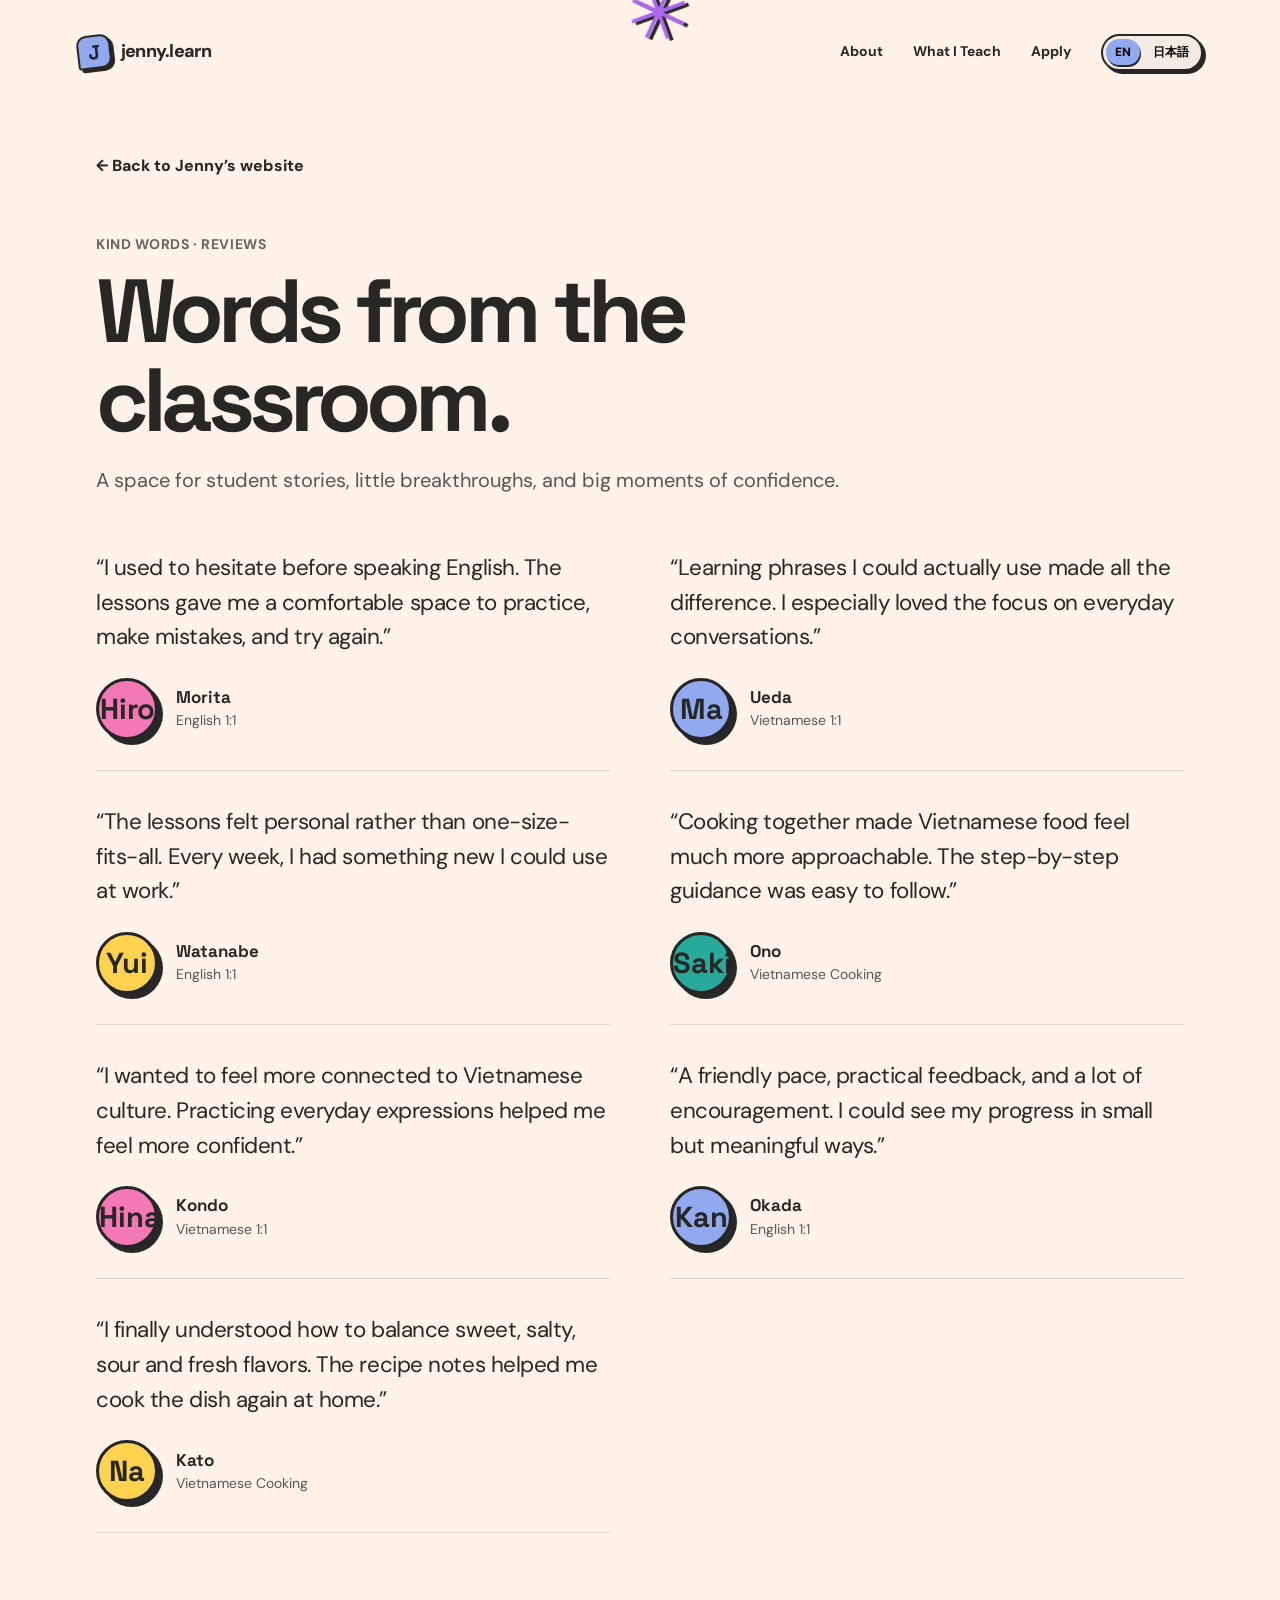
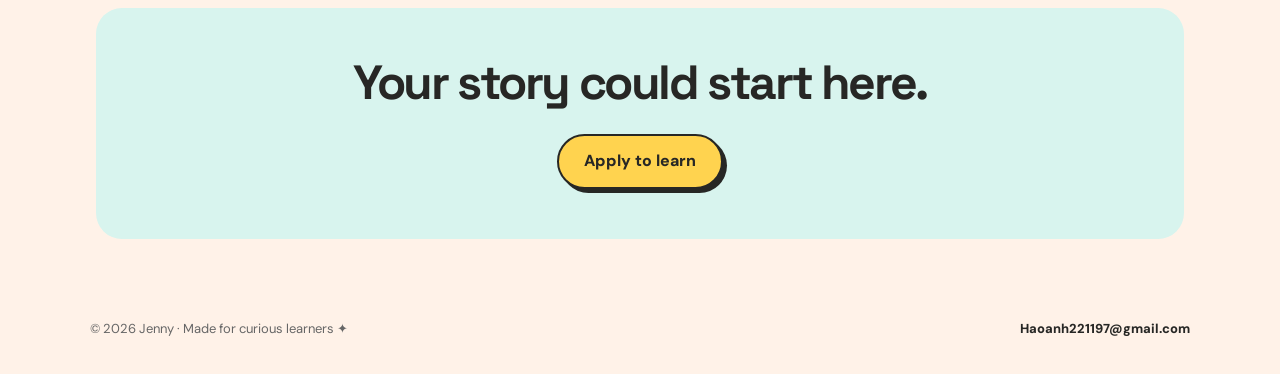
==== testimonials.html @ 52e464a5 "first commit" ====
<!doctype html><html lang="en"><head><meta charset="utf-8"><meta name="viewport" content="width=device-width, initial-scale=1"><meta name="theme-color" content="#fff2e8"><title>Student stories — Jenny</title><link rel="preconnect" href="https://fonts.googleapis.com"><link rel="preconnect" href="https://fonts.gstatic.com" crossorigin><link href="https://fonts.googleapis.com/css2?family=DM+Sans:wght@400;500;600;700;800&family=Space+Grotesk:wght@400;500;600;700&display=swap" rel="stylesheet"><link rel="stylesheet" href="style.css"></head><body><div class="site-shell"><header class="site-header"><div class="header-orbit" aria-hidden="true">✳</div><a class="brand" href="index.html#home"><span class="brand-mark">J</span><span>jenny.learn</span></a><button class="menu-toggle" aria-expanded="false" aria-controls="nav">Menu ☰</button><nav id="nav"><a href="index.html#about" data-i18n="navAbout">About</a><a href="index.html#courses" data-i18n="navCourses">What I Teach</a><a href="index.html#contact" data-i18n="navContact">Apply</a><div class="lang-switch" role="group" aria-label="Language"><button type="button" class="lang-btn active" data-lang="en" aria-pressed="true">EN</button><button type="button" class="lang-btn" data-lang="ja" aria-pressed="false">日本語</button></div></nav></header><main class="reviews-page"><a class="back-link" href="index.html#testimonials" data-i18n="reviewsBack">← Back to Jenny's website</a><div class="reviews-page-intro"><div class="eyebrow" data-i18n="reviewsKicker">KIND WORDS · REVIEWS</div><h1 data-i18n="reviewsPageTitle">Words from the classroom.</h1><p data-i18n="reviewsPageSubtitle">A space for student stories, little breakthroughs, and big moments of confidence.</p></div><div class="all-reviews" id="allReviews"></div><div class="reviews-bottom"><h2 data-i18n="reviewsCta">Your story could start here.</h2><a class="btn btn-primary" href="index.html#contact" data-i18n="heroCTA">Apply to learn</a></div></main><footer><span>© <span id="year"></span> Jenny · <span data-i18n="footer">Made for curious learners ✦</span></span><a href="mailto:Haoanh221197@gmail.com">Haoanh221197@gmail.com</a></footer></div><script src="script.js" defer></script></body></html>
---- style.css ----
:root{
 --cream:#fff2e8;--paper:#fffdfa;--ink:#272725;--blue:#91a9ef;--pink:#f477b6;
 --teal:#27a99b;--yellow:#ffd34f;--purple:#ad68ef;--line:3px solid var(--ink);
 --shadow:6px 6px 0 var(--ink);--round:24px;
}
*{box-sizing:border-box}
html{scroll-behavior:smooth}
body{margin:0;background:var(--cream);color:var(--ink);font-family:"DM Sans",sans-serif;line-height:1.55;overflow-x:hidden}
a{color:inherit}
button,a{-webkit-tap-highlight-color:transparent}
.site-shell{width:min(1160px,calc(100% - 44px));margin:68px auto 34px;background:var(--paper);border:var(--line);border-radius:30px;position:relative;z-index:1}
header{height:88px;padding:0 7.5%;display:flex;align-items:center;justify-content:space-between;gap:20px}
.brand{display:flex;align-items:center;gap:10px;text-decoration:none;font-weight:800;letter-spacing:-.04em}
.brand-mark{width:34px;height:34px;display:grid;place-items:center;background:var(--blue);border:2px solid var(--ink);border-radius:10px 10px 10px 3px;box-shadow:3px 3px 0 var(--ink);font-family:"Space Grotesk";font-size:20px;transform:rotate(-7deg)}
nav{display:flex;gap:30px;align-items:center}
nav a{text-decoration:none;font-weight:700;font-size:14px;position:relative}
nav a:after{content:"";position:absolute;left:0;bottom:-5px;width:0;height:3px;background:var(--pink);transition:width .22s}
nav a:hover:after{width:100%}
.menu-toggle{display:none;background:var(--yellow);border:2px solid var(--ink);border-radius:12px;padding:8px 12px;font-weight:800}
.hero{min-height:560px;padding:74px 7.5% 70px;display:grid;grid-template-columns:1.04fr .96fr;align-items:center;gap:34px}
.eyebrow{font-weight:700;color:#68645f;letter-spacing:.04em;font-size:14px}
h1,h2,h3,p{margin-top:0}
h1{font-family:"Space Grotesk",sans-serif;font-size:clamp(48px,6.1vw,76px);line-height:.99;letter-spacing:-.065em;margin:17px 0 22px;max-width:600px}
h1 .highlight{position:relative;white-space:nowrap;z-index:0}
h1 .highlight:after{content:"";position:absolute;z-index:-1;left:-3px;right:-5px;bottom:2px;height:20px;background:var(--yellow);transform:rotate(-1.5deg)}
.hero-copy{font-size:17px;max-width:520px;color:#55534f}
.hero-copy strong{color:var(--ink)}
.actions{display:flex;gap:14px;align-items:center;flex-wrap:wrap;margin-top:28px}
.btn{display:inline-flex;align-items:center;justify-content:center;gap:10px;text-decoration:none;border:2.5px solid var(--ink);border-radius:999px;padding:13px 25px;font-weight:800;box-shadow:4px 4px 0 var(--ink);transition:transform .18s,box-shadow .18s}
.btn:hover{transform:translate(3px,3px);box-shadow:1px 1px 0 var(--ink)}
.btn-primary{background:var(--yellow)}
.btn-secondary{background:var(--paper)}
.hero-art{min-height:390px;position:relative;display:grid;place-items:center}
.photo-frame{width:min(330px,78%);height:365px;background:var(--pink);border:var(--line);border-radius:34px 34px 90px 34px;box-shadow:9px 9px 0 var(--ink);transform:rotate(3deg);overflow:hidden;position:relative;display:grid;place-items:center}
.photo-frame iframe{width:100%;height:100%;border:0;background:#f8d7e8}
.photo-fallback{position:absolute;inset:0;display:flex;align-items:center;justify-content:center;flex-direction:column;text-align:center;padding:24px;background:linear-gradient(145deg,#f7a7d2,#f477b6);pointer-events:none}
.photo-fallback .initial{font-family:"Space Grotesk";font-size:100px;line-height:1;font-weight:700;color:var(--paper);text-shadow:5px 5px 0 var(--ink)}
.photo-fallback small{font-weight:700;margin-top:12px}
.sticker{position:absolute;border:var(--line);box-shadow:4px 4px 0 var(--ink);display:grid;place-items:center;z-index:2;animation:float 4.5s ease-in-out infinite}
.sticker-star{width:78px;height:78px;background:var(--yellow);border-radius:50%;font-size:43px;right:1%;top:14%;transform:rotate(12deg)}
.sticker-book{width:86px;height:72px;background:var(--teal);border-radius:18px;left:0;top:28%;font-size:38px;transform:rotate(-9deg);animation-delay:-1s}
.sticker-smile{width:74px;height:74px;background:var(--blue);border-radius:22px;bottom:4%;right:4%;font-size:39px;transform:rotate(9deg);animation-delay:-2s}
.name-pill{position:absolute;top:2%;right:-2%;background:var(--blue);border:var(--line);border-radius:999px;padding:10px 24px;font-family:"Space Grotesk";font-size:25px;font-weight:700;box-shadow:5px 5px 0 var(--ink);transform:rotate(4deg);z-index:3}
@keyframes float{0%,100%{translate:0 0}50%{translate:0 -11px}}
.section{padding:68px 7.5%}
.section-heading{text-align:center;margin:0 auto 38px;max-width:650px}
.section-heading .eyebrow{margin-bottom:5px}
h2{font-family:"Space Grotesk";font-size:clamp(34px,4vw,48px);letter-spacing:-.05em;line-height:1.05;margin-bottom:12px}
.section-heading p{color:#68645f;margin-bottom:0}
.about-grid{display:grid;grid-template-columns:.9fr 1.1fr;gap:28px;align-items:stretch}
.about-note{background:var(--blue);border:var(--line);border-radius:var(--round);box-shadow:var(--shadow);padding:30px;position:relative;overflow:hidden}
.about-note h3{font:700 28px "Space Grotesk";line-height:1.1;max-width:300px}
.about-note .scribble{font-size:76px;position:absolute;right:20px;bottom:0;transform:rotate(-13deg)}
.about-text{padding:12px 10px 12px 20px}
.about-text p{color:#5c5955}
.facts{display:flex;gap:12px;flex-wrap:wrap;margin-top:22px}
.fact{background:var(--paper);border:2px solid var(--ink);border-radius:14px;padding:10px 14px;font-size:13px;font-weight:800;box-shadow:3px 3px 0 var(--ink)}
.course-grid{display:grid;grid-template-columns:repeat(3,1fr);gap:22px}
.course{min-height:280px;background:white;border:2.5px solid var(--ink);border-radius:20px;box-shadow:5px 5px 0 var(--ink);padding:24px;display:flex;flex-direction:column;transition:transform .2s,box-shadow .2s}
.course:hover{transform:translateY(-7px) rotate(-.5deg);box-shadow:8px 12px 0 var(--ink)}
.course:nth-child(2){background:#e8f6f2}.course:nth-child(3){background:#fff1c7}
.course-icon{width:64px;height:64px;border:2px solid var(--ink);border-radius:17px;display:grid;place-items:center;font-size:34px;box-shadow:3px 3px 0 var(--ink);margin-bottom:25px;background:var(--pink)}
.course:nth-child(2) .course-icon{background:var(--teal)}.course:nth-child(3) .course-icon{background:var(--yellow)}
.course h3{font:700 23px "Space Grotesk";margin-bottom:8px}
.course p{font-size:14px;color:#5c5955;margin-bottom:20px}
.course a{margin-top:auto;font-size:14px;font-weight:800;text-decoration:none}
.method{background:#f7f4f0;border-top:2px dashed #d7d0c8;border-bottom:2px dashed #d7d0c8}
.method-grid{display:grid;grid-template-columns:repeat(3,1fr);gap:18px}
.method-item{padding:22px;border:2px solid var(--ink);border-radius:18px;background:var(--paper)}
.method-number{font:700 34px "Space Grotesk";color:var(--pink);text-shadow:2px 2px 0 var(--ink)}
.method-item h3{font:700 19px "Space Grotesk";margin:8px 0}
.method-item p{font-size:14px;color:#65615d;margin:0}
.credentials{display:grid;grid-template-columns:1fr 1fr;gap:20px}
.credential{padding:25px;border:2.5px solid var(--ink);border-radius:20px;box-shadow:5px 5px 0 var(--ink);background:var(--yellow)}
.credential:nth-child(2){background:var(--pink)}
.credential strong{display:block;font:700 35px "Space Grotesk";letter-spacing:-.04em}
.credential span{font-size:14px;font-weight:700}
.cta{margin:15px 7.5% 70px;padding:48px 35px;text-align:center;background:var(--teal);border:var(--line);border-radius:26px;box-shadow:var(--shadow);position:relative;overflow:hidden}
.cta h2{max-width:650px;margin:0 auto 14px}
.cta p{max-width:540px;margin:0 auto 24px;color:#174b46}
.cta .btn{background:var(--yellow)}
footer{padding:0 7.5% 35px;display:flex;justify-content:space-between;gap:20px;align-items:center;font-size:13px;color:#666}
footer a{font-weight:800;text-decoration:none;color:var(--ink)}
.decor{position:absolute;z-index:0;pointer-events:none;border:3px solid var(--ink);box-shadow:4px 4px 0 var(--ink)}
.decor-left{width:105px;height:105px;border-radius:50%;background:var(--pink);left:-38px;top:47%;display:grid;place-items:center;font-size:50px;transform:rotate(-15deg)}
.decor-right{width:65px;height:65px;background:var(--yellow);border-radius:18px;right:-20px;top:74%;transform:rotate(24deg)}
.reveal{opacity:0;transform:translateY(22px);transition:opacity .65s ease,transform .65s ease}
.reveal.visible{opacity:1;transform:translateY(0)}
@media(max-width:760px){
 .site-shell{width:calc(100% - 22px);margin:12px auto 20px;border-radius:22px}
 header{height:74px;padding:0 6%}
 .menu-toggle{display:block}
 nav{display:none;position:absolute;top:66px;left:5%;right:5%;padding:18px;background:var(--paper);border:2px solid var(--ink);border-radius:16px;box-shadow:4px 4px 0 var(--ink);flex-direction:column;align-items:flex-start;z-index:10}
 nav.open{display:flex}
 .hero{grid-template-columns:1fr;padding:48px 7% 55px;gap:15px}
 .hero-art{min-height:360px;grid-row:1}
 .photo-frame{height:315px;width:min(290px,75%)}
 .name-pill{right:0;top:0;font-size:20px}
 .sticker-book{left:1%;top:23%}.sticker-star{right:0;top:12%}
 .section{padding:52px 7%}
 .about-grid,.course-grid,.method-grid,.credentials{grid-template-columns:1fr}
 .about-text{padding:10px 0}
 .course{min-height:245px}
 .cta{margin:8px 7% 50px;padding:38px 20px}
 footer{padding:0 7% 28px;flex-direction:column;align-items:flex-start}
 .decor{display:none}
}
@media(prefers-reduced-motion:reduce){html{scroll-behavior:auto}*,*:before,*:after{animation:none!important;transition:none!important}.reveal{opacity:1;transform:none}}
/* Version 2: playful interactive details */
.hero-photo{width:100%;height:100%;object-fit:cover;object-position:center 42%;display:block;transform:scale(1.01);transition:transform .65s ease,filter .65s ease;filter:saturate(.86)}
.photo-frame:hover .hero-photo{transform:scale(1.085);filter:saturate(1.05)}
.hero .photo-frame{border-radius:42px 42px 95px 42px}
.sticker-heart{width:58px;height:58px;background:var(--pink);border-radius:16px;bottom:13%;left:4%;font-size:37px;transform:rotate(-16deg);animation-delay:-2.7s}
.sticker-bubble{padding:9px 13px;background:var(--yellow);border-radius:16px;font-weight:800;font-size:13px;top:3%;left:5%;transform:rotate(-10deg);animation-delay:-1.8s}
.sticker:hover{animation-play-state:paused;rotate:12deg}
.lang-switch{display:flex;align-items:center;gap:4px;padding:3px;background:#f3eae3;border:2px solid var(--ink);border-radius:99px;box-shadow:3px 3px 0 var(--ink)}
.lang-btn{border:0;border-radius:99px;padding:5px 9px;font:800 12px 'DM Sans',sans-serif;background:transparent;cursor:pointer;white-space:nowrap}
.lang-btn.active{background:var(--blue);box-shadow:1px 2px 0 var(--ink)}
.application-section{padding-top:80px;padding-bottom:80px}
.application-layout{display:grid;grid-template-columns:.75fr 1.25fr;gap:24px;align-items:stretch}
.application-aside{position:relative;overflow:hidden;background:var(--teal);border:var(--line);border-radius:22px;box-shadow:var(--shadow);padding:32px;min-height:410px}
.application-aside h3{font:700 clamp(25px,3vw,37px)/1.14 'Space Grotesk',sans-serif;letter-spacing:-.045em;margin:12px 0 20px}
.application-aside p{max-width:270px;font-weight:600}
.aside-doodle{font-size:74px;line-height:1;transform:rotate(-12deg);display:inline-block}
.aside-sticker{position:absolute;bottom:28px;right:-20px;background:var(--yellow);border:var(--line);box-shadow:4px 4px 0 var(--ink);border-radius:999px;padding:12px 28px;font-weight:800;transform:rotate(-11deg)}
.application-form{background:#fff;border:var(--line);border-radius:22px;box-shadow:var(--shadow);padding:28px}
.form-grid{display:grid;grid-template-columns:repeat(2,minmax(0,1fr));gap:18px}
.field{display:flex;flex-direction:column;gap:7px;font-size:13px;font-weight:800}
.field.full{grid-column:1/-1}
.field input,.field select,.field textarea{width:100%;border:2px solid var(--ink);border-radius:11px;background:#fffdfa;padding:12px 13px;color:var(--ink);font:500 14px 'DM Sans',sans-serif;outline-offset:3px}
.field textarea{resize:vertical;min-height:85px}
.field input:focus,.field select:focus,.field textarea:focus{outline:3px solid var(--blue)}
.field :is(input,select,textarea):user-invalid{border-color:#d03d57}
.form-privacy,.form-note{font-size:12px;color:#5c5955;margin:14px 0}
.form-note{margin-bottom:0}
.submit-btn{cursor:pointer;font-family:inherit;font-size:15px}
.form-status{min-height:1.3em;font-size:13px;font-weight:700;margin:12px 0 0}
.form-status.error{color:#ad233c}
.form-status.success{color:#167468}
.course a:hover{text-decoration:underline;text-underline-offset:5px}
@media(max-width:760px){.application-layout{grid-template-columns:1fr}.application-aside{min-height:250px}.application-form{padding:20px}.form-grid{grid-template-columns:1fr}.field{grid-column:1/-1}.sticker-bubble{left:0;top:3%}.sticker-heart{left:0;bottom:9%}.hero-art{min-height:370px}.lang-switch{margin-top:3px}}
@media(prefers-reduced-motion:reduce){.hero-photo{transition:none}}

/* V3: open-canvas visual treatment; no outer website border */
body{background:#fff1e7}
.site-shell{width:min(1240px,100%);margin:0 auto;background:#fffaf6;border:0;border-radius:0;box-shadow:none;min-height:100vh}
.site-header{height:104px;padding:0 7.5%;position:relative;isolation:isolate}
.header-orbit{position:absolute;left:49%;top:-24px;font-size:77px;color:var(--purple);line-height:1;transform:rotate(-20deg);filter:drop-shadow(3px 3px 0 #272725);animation:headerSpin 11s ease-in-out infinite;pointer-events:none;z-index:-1}
@keyframes headerSpin{0%,100%{transform:rotate(-20deg) translateY(0)}50%{transform:rotate(30deg) translateY(9px)}}
.site-header .brand{font-size:18px;transition:transform .3s}
.site-header .brand:hover{transform:rotate(-3deg) scale(1.045)}
.site-header .brand-mark{transition:transform .45s cubic-bezier(.2,1.6,.3,1)}
.site-header .brand:hover .brand-mark{transform:rotate(20deg) scale(1.15)}
.site-header nav a{transition:transform .25s,color .25s}
.site-header nav a:hover{transform:translateY(-3px);color:#d14988}
.site-header nav a:after{height:6px;border-radius:99px;bottom:-9px}
.site-header .lang-switch{transition:transform .2s}
.site-header .lang-switch:hover{transform:rotate(-2deg)}
.decor-left,.decor-right{display:none}
.testimonials-section{padding-top:95px;padding-bottom:85px;background:#fffdfb}
.testimonials-kicker{font-size:12px;font-weight:800;letter-spacing:.16em;color:#9a5e7a;margin-bottom:28px}
.testimonials-layout{display:grid;grid-template-columns:1fr 1fr;gap:9%;align-items:start}
.review-list{display:grid;gap:45px}
.review-item blockquote{font-size:clamp(17px,1.75vw,23px);line-height:1.55;margin:0 0 23px;letter-spacing:-.02em}
.review-person{display:flex;gap:18px;align-items:center}
.review-person strong{display:block;font-family:'Space Grotesk',sans-serif;font-size:17px;line-height:1.3}
.review-person span{display:block;color:#57545a;font-size:14px;margin-top:2px}
.review-avatar{flex:none;width:62px;height:62px;border-radius:50%;border:3px solid #262626;box-shadow:5px 5px 0 #282828;display:grid;place-items:center;font-family:'Space Grotesk';font-size:29px;font-weight:800;background:#f477b6}
.avatar-1{background:#91a9ef}.avatar-2{background:#ffd34f}.avatar-3{background:#27a99b}
.review-feature h2{font-size:clamp(37px,4.6vw,62px);line-height:1.06;letter-spacing:-.06em;color:#111126;margin-bottom:36px}
.featured-review .review-item blockquote{font-size:19px}
.text-arrow{display:inline-block;margin-top:28px;font-size:19px;font-weight:800;text-decoration:none;transition:transform .2s}
.text-arrow:hover{transform:translateX(9px)}
.sample-disclosure{margin-top:38px;color:#756f71;font-size:12px;max-width:750px}
.reviews-page{padding:50px 7.5% 80px}
.back-link{display:inline-block;font-weight:800;text-decoration:none;margin-bottom:55px}
.reviews-page-intro{max-width:820px;margin-bottom:55px}
.reviews-page-intro h1{font-size:clamp(52px,7vw,95px);margin:12px 0 20px}
.reviews-page-intro>p:not(.sample-disclosure){font-size:20px;color:#555}
.all-reviews{display:grid;grid-template-columns:1fr 1fr;gap:34px 60px}
.all-reviews .review-item{border-bottom:1px solid #ddd4cf;padding-bottom:30px}
.reviews-bottom{margin-top:75px;text-align:center;background:#d8f4ee;padding:50px 20px;border-radius:26px}
.reviews-bottom h2{margin-bottom:25px}
.course-open{cursor:pointer}
.course-dialog{position:fixed;inset:0;margin:auto;width:min(620px,calc(100% - 28px));max-height:min(88vh,850px);overflow:auto;background:#fffaf6;color:#272725;border:3px solid #272725;border-radius:25px;box-shadow:12px 12px 0 #272725;padding:34px 42px 38px;animation:popIn .28s ease-out}
.course-dialog::backdrop{background:rgba(17,17,28,.65);backdrop-filter:blur(5px)}
@keyframes popIn{from{opacity:0;transform:translateY(18px) scale(.96)}to{opacity:1;transform:translateY(0) scale(1)}}
.dialog-close{position:absolute;right:18px;top:15px;border:2px solid #272725;background:#ffd34f;border-radius:50%;width:43px;height:43px;font-size:28px;cursor:pointer}
.dialog-tag{font-size:12px;font-weight:800;letter-spacing:.12em;margin-right:40px;color:#8d5272}
.dialog-emoji{font-size:55px;margin-top:8px}
.course-dialog h2{font-size:clamp(30px,4vw,45px);margin:6px 0 14px}
.course-dialog h3{font-family:'Space Grotesk';font-size:19px;margin:22px 0 9px}
.course-dialog p,.course-dialog li{color:#504c4a;font-size:15px}
.course-dialog ul{padding-left:22px;margin:0}.course-dialog li{padding-bottom:6px}
.course-dialog .dialog-note{font-size:12px;margin-top:24px}
.course-dialog .btn{margin-top:8px}
@media(max-width:760px){.site-shell{width:100%;margin:0;border-radius:0}.site-header{height:78px}.header-orbit{left:51%;font-size:54px;top:-8px}.testimonials-layout,.all-reviews{grid-template-columns:1fr}.testimonials-layout{gap:55px}.review-feature h2{font-size:40px}.course-dialog{padding:26px 23px 30px}.reviews-page{padding:35px 7% 60px}}
@media(prefers-reduced-motion:reduce){.header-orbit{animation:none}.course-dialog{animation:none}}

/* V4 — seamless warm canvas and consistent spacing */
:root{--cream:#fff2e8;--paper:#fff2e8}
html,body{background:var(--cream)}
body{margin:0}
.site-shell{background:transparent!important;width:100%;max-width:none;margin:0!important;border:0!important;border-radius:0!important;box-shadow:none!important;overflow:clip}
.site-header,.hero,.section,footer{width:100%;max-width:1440px;margin-left:auto;margin-right:auto}
.site-header{padding-left:clamp(24px,6vw,100px);padding-right:clamp(24px,6vw,100px)}
.hero,.section{padding-left:clamp(24px,7vw,110px);padding-right:clamp(24px,7vw,110px)}
footer{padding-left:clamp(24px,7vw,110px);padding-right:clamp(24px,7vw,110px)}
.testimonials-section,.method{background:transparent!important}
.testimonials-section{padding-top:82px;padding-bottom:72px}
.testimonials-layout{gap:clamp(30px,6vw,90px)}
.testimonials-section .review-item{padding:0}
.course-open{display:inline-block;margin-top:auto;align-self:flex-start;padding:0;border:0;background:none;color:var(--ink);font:800 14px 'DM Sans',sans-serif;text-align:left;cursor:pointer;text-decoration:underline;text-decoration-color:transparent;text-underline-offset:5px;transition:transform .2s,text-decoration-color .2s}
.course-open:hover,.course-open:focus-visible{transform:translateX(5px);text-decoration-color:currentColor}
.course-dialog{z-index:9999;box-sizing:border-box}
.course-dialog[open]{display:block}
.course-dialog #courseDialogTopics li::marker{color:#c34385}
.course-dialog #dialogApply{margin-bottom:5px}
@media(max-width:760px){.site-shell{width:100%}.site-header,.hero,.section,footer{padding-left:22px;padding-right:22px}.testimonials-section{padding-top:58px;padding-bottom:58px}.testimonials-layout{gap:38px}.course-open{min-height:44px;display:flex;align-items:center}.hero{padding-top:32px}}

/* V6 — retain the original V4 rounded portrait; stickers overlap its border */
.hero-art{isolation:isolate;min-height:390px}
.hero .photo-frame{width:min(330px,78%);height:365px;border:var(--line);border-radius:42px 42px 95px 42px;box-shadow:9px 9px 0 var(--ink);transform:rotate(3deg);overflow:hidden;position:relative;z-index:1;clip-path:none;padding:0;background:var(--pink)}
.hero .photo-frame .hero-photo{width:100%;height:100%;object-fit:cover;object-position:center 51%;clip-path:none;border-radius:0}
.hero-art .sticker,.hero-art .name-pill{z-index:5}
.hero-art .name-pill{right:5%;top:6%}
.hero-art .sticker-book{left:7%;top:25%}
.hero-art .sticker-star{right:6%;top:27%}
.hero-art .sticker-smile{right:7%;bottom:11%}
.hero-art .sticker-heart{left:8%;bottom:18%}
.hero-art .sticker-bubble{left:9%;top:9%}
@media(max-width:760px){
 .hero-art{min-height:370px}
 .hero .photo-frame{width:min(290px,75%);height:315px}
 .hero-art .name-pill{right:1%;top:6%}
 .hero-art .sticker-book{left:0;top:27%}
 .hero-art .sticker-star{right:0;top:30%}
 .hero-art .sticker-smile{right:0;bottom:12%}
 .hero-art .sticker-heart{left:0;bottom:19%}
 .hero-art .sticker-bubble{left:0;top:8%}
}
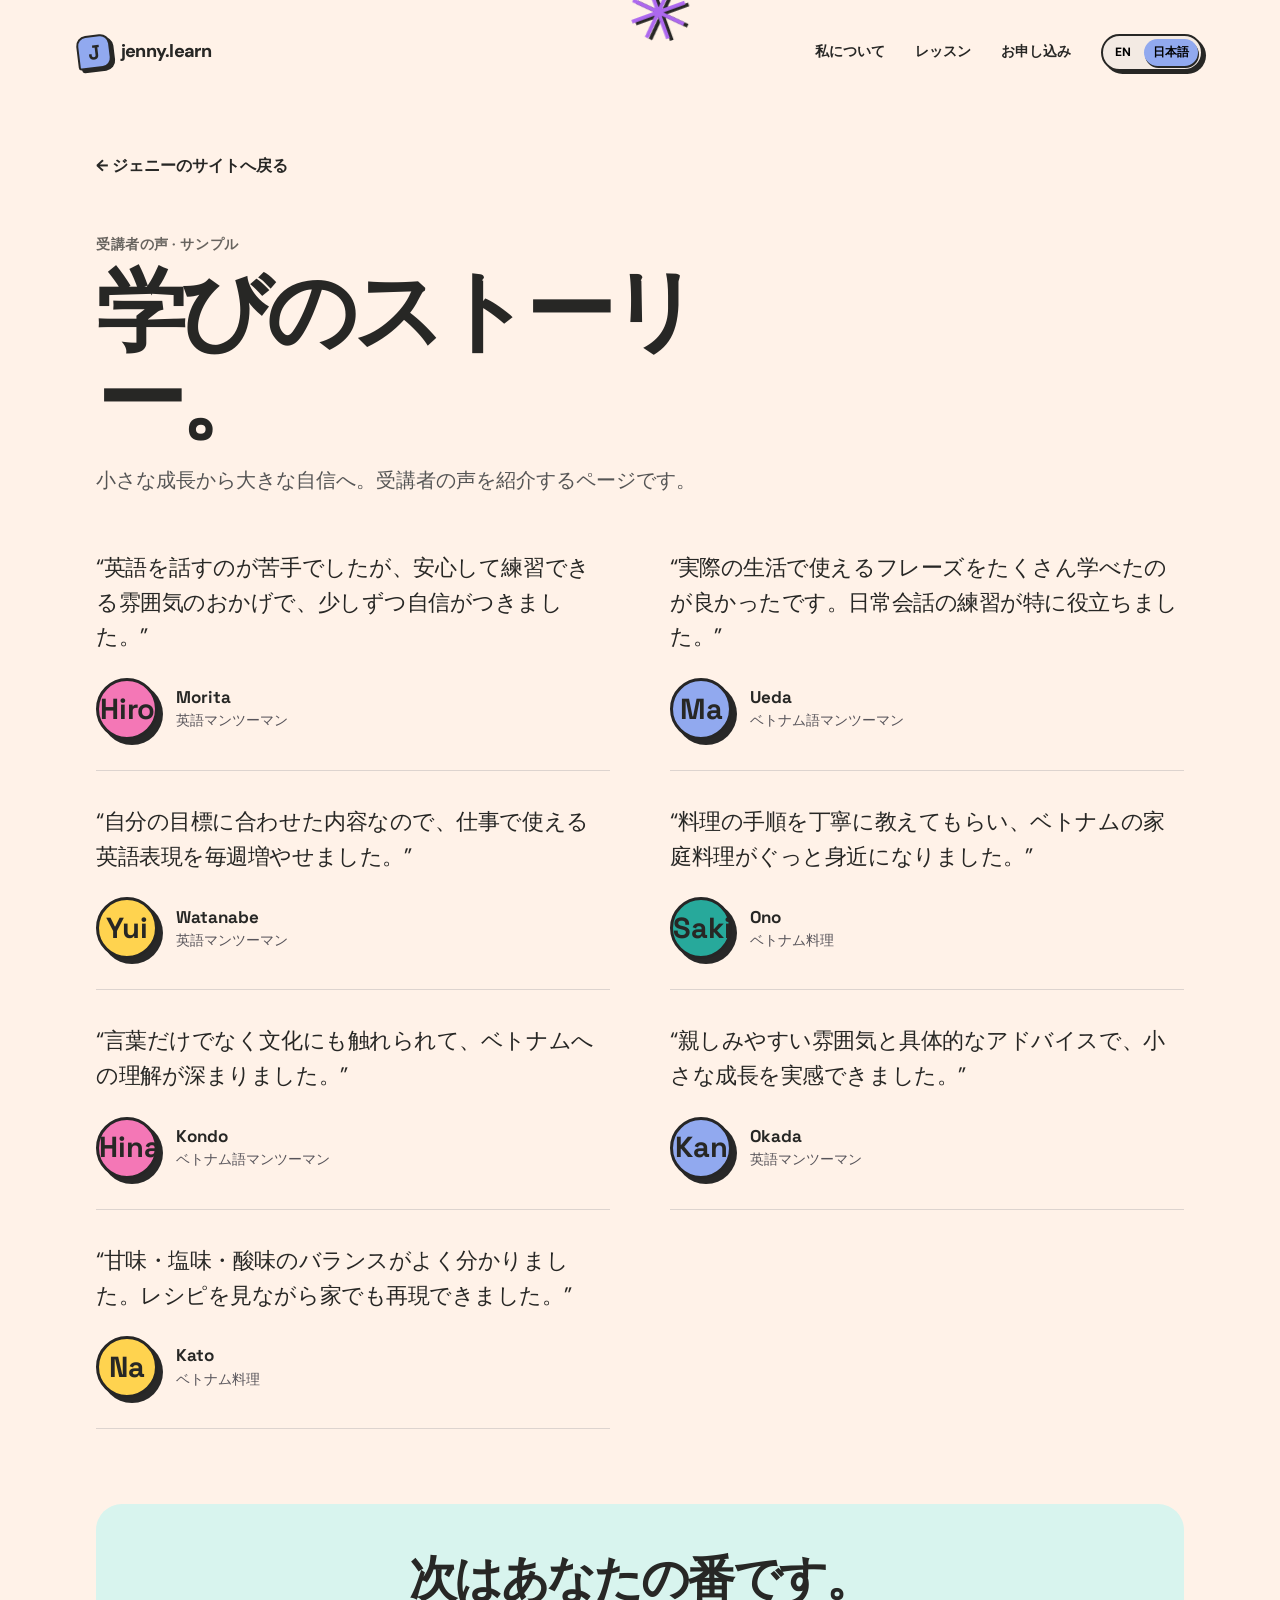
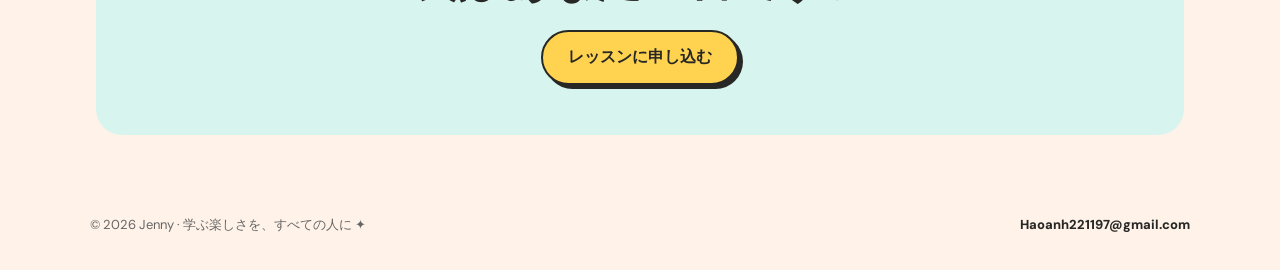
==== commit 443ba004: "Set Japanese" ====
--- a/testimonials.html
+++ b/testimonials.html
@@ -1 +1 @@
-<!doctype html><html lang="en"><head><meta charset="utf-8"><meta name="viewport" content="width=device-width, initial-scale=1"><meta name="theme-color" content="#fff2e8"><title>Student stories — Jenny</title><link rel="preconnect" href="https://fonts.googleapis.com"><link rel="preconnect" href="https://fonts.gstatic.com" crossorigin><link href="https://fonts.googleapis.com/css2?family=DM+Sans:wght@400;500;600;700;800&family=Space+Grotesk:wght@400;500;600;700&display=swap" rel="stylesheet"><link rel="stylesheet" href="style.css"></head><body><div class="site-shell"><header class="site-header"><div class="header-orbit" aria-hidden="true">✳</div><a class="brand" href="index.html#home"><span class="brand-mark">J</span><span>jenny.learn</span></a><button class="menu-toggle" aria-expanded="false" aria-controls="nav">Menu ☰</button><nav id="nav"><a href="index.html#about" data-i18n="navAbout">About</a><a href="index.html#courses" data-i18n="navCourses">What I Teach</a><a href="index.html#contact" data-i18n="navContact">Apply</a><div class="lang-switch" role="group" aria-label="Language"><button type="button" class="lang-btn active" data-lang="en" aria-pressed="true">EN</button><button type="button" class="lang-btn" data-lang="ja" aria-pressed="false">日本語</button></div></nav></header><main class="reviews-page"><a class="back-link" href="index.html#testimonials" data-i18n="reviewsBack">← Back to Jenny's website</a><div class="reviews-page-intro"><div class="eyebrow" data-i18n="reviewsKicker">KIND WORDS · REVIEWS</div><h1 data-i18n="reviewsPageTitle">Words from the classroom.</h1><p data-i18n="reviewsPageSubtitle">A space for student stories, little breakthroughs, and big moments of confidence.</p></div><div class="all-reviews" id="allReviews"></div><div class="reviews-bottom"><h2 data-i18n="reviewsCta">Your story could start here.</h2><a class="btn btn-primary" href="index.html#contact" data-i18n="heroCTA">Apply to learn</a></div></main><footer><span>© <span id="year"></span> Jenny · <span data-i18n="footer">Made for curious learners ✦</span></span><a href="mailto:Haoanh221197@gmail.com">Haoanh221197@gmail.com</a></footer></div><script src="script.js" defer></script></body></html>+<!doctype html><html lang="ja"><head><meta charset="utf-8"><meta name="viewport" content="width=device-width, initial-scale=1"><meta name="theme-color" content="#fff2e8"><title>Student stories — Jenny</title><link rel="preconnect" href="https://fonts.googleapis.com"><link rel="preconnect" href="https://fonts.gstatic.com" crossorigin><link href="https://fonts.googleapis.com/css2?family=DM+Sans:wght@400;500;600;700;800&family=Space+Grotesk:wght@400;500;600;700&display=swap" rel="stylesheet"><link rel="stylesheet" href="style.css"></head><body><div class="site-shell"><header class="site-header"><div class="header-orbit" aria-hidden="true">✳</div><a class="brand" href="index.html#home"><span class="brand-mark">J</span><span>jenny.learn</span></a><button class="menu-toggle" aria-expanded="false" aria-controls="nav">Menu ☰</button><nav id="nav"><a href="index.html#about" data-i18n="navAbout">About</a><a href="index.html#courses" data-i18n="navCourses">What I Teach</a><a href="index.html#contact" data-i18n="navContact">Apply</a><div class="lang-switch" role="group" aria-label="Language"><button type="button" class="lang-btn active" data-lang="en" aria-pressed="true">EN</button><button type="button" class="lang-btn" data-lang="ja" aria-pressed="false">日本語</button></div></nav></header><main class="reviews-page"><a class="back-link" href="index.html#testimonials" data-i18n="reviewsBack">← Back to Jenny's website</a><div class="reviews-page-intro"><div class="eyebrow" data-i18n="reviewsKicker">KIND WORDS · REVIEWS</div><h1 data-i18n="reviewsPageTitle">Words from the classroom.</h1><p data-i18n="reviewsPageSubtitle">A space for student stories, little breakthroughs, and big moments of confidence.</p></div><div class="all-reviews" id="allReviews"></div><div class="reviews-bottom"><h2 data-i18n="reviewsCta">Your story could start here.</h2><a class="btn btn-primary" href="index.html#contact" data-i18n="heroCTA">Apply to learn</a></div></main><footer><span>© <span id="year"></span> Jenny · <span data-i18n="footer">Made for curious learners ✦</span></span><a href="mailto:Haoanh221197@gmail.com">Haoanh221197@gmail.com</a></footer></div><script src="script.js" defer></script></body></html>
--- a/style.css
+++ b/style.css
@@ -240,3 +240,13 @@
  .hero-art .sticker-heart{left:0;bottom:19%}
  .hero-art .sticker-bubble{left:0;top:8%}
 }
+
+/* V7 — keep mobile navigation above the hero portrait and stickers */
+.site-header{position:relative;z-index:1000;isolation:isolate;overflow:visible}
+.site-header .menu-toggle{position:relative;z-index:1002;cursor:pointer}
+.site-header nav{z-index:1001}
+.hero{position:relative;z-index:1}
+@media(max-width:760px){
+ .site-header nav{top:calc(100% - 3px);left:22px;right:22px;max-height:calc(100dvh - 90px);overflow-y:auto;overscroll-behavior:contain;z-index:1001}
+ .site-header nav.open{display:flex}
+}
